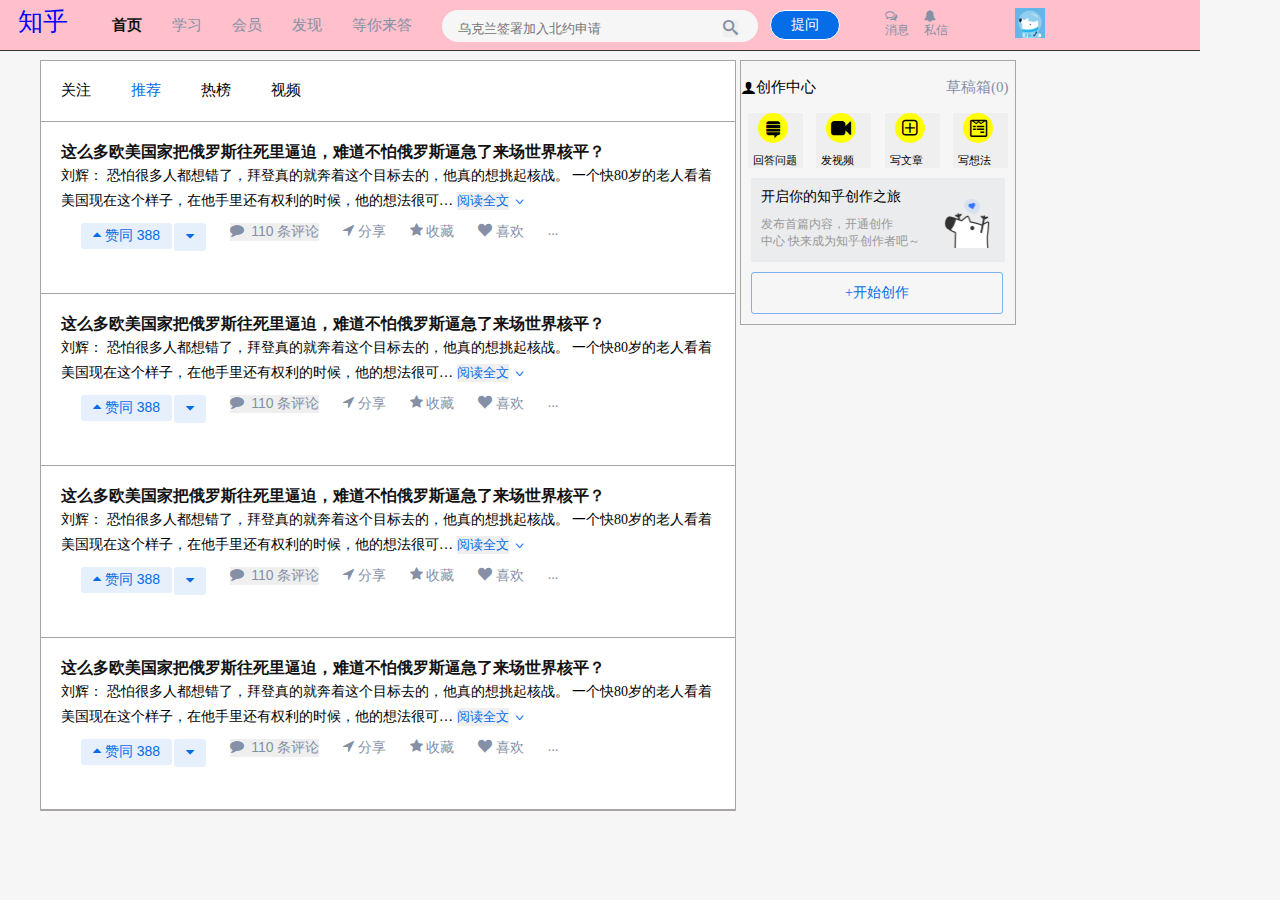
==== index.html @ b4368eea "提交" ====
<!DOCTYPE html>
<html lang="en">
<head>
    <meta charset="UTF-8">
    <meta http-equiv="X-UA-Compatible" content="IE=edge">
    <meta name="viewport" content="width=device-width, initial-scale=1.0">
    <link rel="shortcut icon" href="favicon.ico" type="image/x-icon" />
    <title>֪首页-知乎</title>
    <link rel="stylesheet" href="./fonts/style.css">
    <link rel="stylesheet" href="./css/index.css">
</head>
<body>
    <div id="root">
        <!-- 导航区 -->
        <header class="appHeader">
           <div>
            <a href="./index.html" aria-label="知乎" class="title">
              知乎
            </a>
            <ul class="banner">
            <li class="current"><a>首页</a></li>
            <li><a>学习</a></li>
            <li><a>会员</a></li>
            <li><a>发现</a></li>
            <li><a>等你来答</a></li>
            </ul>
            <div class="input">
                <input type="text" placeholder="乌克兰签署加入北约申请" class="search"> 
                <button><i class="icon-search" class="i_search"></i></button>
                
            </div>
            <div>
                <button aria-label="搜索" type="button" class="question"><span>提问</span></button>
            </div>
            <div class="user">
                <div class="user-news">
                    <span class="icon-comments-o"></span>
                    <span>消息</span>
                </div>
                <div class="user-message">
                    <span class="icon-bell"></span>
                    <span>私信</span>
                </div>
                <div class="user-head">
                   <img src="./imges/user-head.jpg" alt="" width="30" height="30">
                </div>
            </div>
           </div>
        </header>
        <div class="content">
        <div class="main">
            <!-- 内容导航栏 -->
            <div class="main-tabs">
                <ul>
                    <li><a>关注</a></li>
                    <li class="current1"><a>推荐</a></li>
                    <li><a>热榜</a></li>
                    <li><a>视频</a></li>
                </ul>
            </div>
            <div class="main-content">
                <div class="page">

               <div class="page-title">
                <a>
                    这么多欧美国家把俄罗斯往死里逼迫，难道不怕俄罗斯逼急了来场世界核平？ 
                </a>
               </div>
               <div class="page-content" >
                <a>
                    刘辉： 恐怕很多人都想错了，拜登真的就奔着这个目标去的，他真的想挑起核战。 一个快80岁的老人看着美国现在这个样子，在他手里还有权利的时候，他的想法很可…
                </a>
                <button>阅读全文</button>
                <span class="icon-ctrl"></span>
               </div>
               <div class="page-tabs">
                <div >
                 <button class="agree">
                    <span class="icon-caret-up"></span>
                    <span>赞同 388</span>
                 </button>
                 </div>
                 <div>
                 <button class="disagree">
                    <span class="icon-caret-down"></span>                   <span></span>
                 </button>
                 </div>
                 <div>
                 <button class="comment">
                    <span class="icon-comment"> </span>
                    <span>
                        110 条评论 
                    </span> 
                 </button> 
                 </div>
                 
                 <div class="share">
                    <span class="icon-location-arrow"></span>
                    <span>分享</span>
                 </div> 
                 <div class="store">
                    <span class="icon-star"></span>
                    <span>收藏</span>
                 </div> 
                 <div class="love">
                    <span class="icon-heart"></span>
                    <span>喜欢</span>
                 </div>
                 <div class="more">
                   
                    <span>...</span>
                 </div>
               </div>
               </div>
               <div class="page">

                <div class="page-title">
                 <a>
                     这么多欧美国家把俄罗斯往死里逼迫，难道不怕俄罗斯逼急了来场世界核平？ 
                 </a>
                </div>
                <div class="page-content" >
                 <a>
                     刘辉： 恐怕很多人都想错了，拜登真的就奔着这个目标去的，他真的想挑起核战。 一个快80岁的老人看着美国现在这个样子，在他手里还有权利的时候，他的想法很可…
                 </a>
                 <button>阅读全文</button>
                 <span class="icon-ctrl"></span>
                </div>
                <div class="page-tabs">
                 <div >
                  <button class="agree">
                     <span class="icon-caret-up"></span>
                     <span>赞同 388</span>
                  </button>
                  </div>
                  <div>
                  <button class="disagree">
                     <span class="icon-caret-down"></span>                   <span></span>
                  </button>
                  </div>
                  <div>
                  <button class="comment">
                     <span class="icon-comment"> </span>
                     <span>
                         110 条评论 
                     </span> 
                  </button> 
                  </div>
                  
                  <div class="share">
                     <span class="icon-location-arrow"></span>
                     <span>分享</span>
                  </div> 
                  <div class="store">
                     <span class="icon-star"></span>
                     <span>收藏</span>
                  </div> 
                  <div class="love">
                     <span class="icon-heart"></span>
                     <span>喜欢</span>
                  </div>
                  <div class="more">
                    
                     <span>...</span>
                  </div>
                </div>
                </div><div class="page">

                    <div class="page-title">
                     <a>
                         这么多欧美国家把俄罗斯往死里逼迫，难道不怕俄罗斯逼急了来场世界核平？ 
                     </a>
                    </div>
                    <div class="page-content" >
                     <a>
                         刘辉： 恐怕很多人都想错了，拜登真的就奔着这个目标去的，他真的想挑起核战。 一个快80岁的老人看着美国现在这个样子，在他手里还有权利的时候，他的想法很可…
                     </a>
                     <button>阅读全文</button>
                     <span class="icon-ctrl"></span>
                    </div>
                    <div class="page-tabs">
                     <div >
                      <button class="agree">
                         <span class="icon-caret-up"></span>
                         <span>赞同 388</span>
                      </button>
                      </div>
                      <div>
                      <button class="disagree">
                         <span class="icon-caret-down"></span>                   <span></span>
                      </button>
                      </div>
                      <div>
                      <button class="comment">
                         <span class="icon-comment"> </span>
                         <span>
                             110 条评论 
                         </span> 
                      </button> 
                      </div>
                      
                      <div class="share">
                         <span class="icon-location-arrow"></span>
                         <span>分享</span>
                      </div> 
                      <div class="store">
                         <span class="icon-star"></span>
                         <span>收藏</span>
                      </div> 
                      <div class="love">
                         <span class="icon-heart"></span>
                         <span>喜欢</span>
                      </div>
                      <div class="more">
                        
                         <span>...</span>
                      </div>
                    </div>
                    </div><div class="page">

                        <div class="page-title">
                         <a>
                             这么多欧美国家把俄罗斯往死里逼迫，难道不怕俄罗斯逼急了来场世界核平？ 
                         </a>
                        </div>
                        <div class="page-content" >
                         <a>
                             刘辉： 恐怕很多人都想错了，拜登真的就奔着这个目标去的，他真的想挑起核战。 一个快80岁的老人看着美国现在这个样子，在他手里还有权利的时候，他的想法很可…
                         </a>
                         <button>阅读全文</button>
                         <span class="icon-ctrl"></span>
                        </div>
                        <div class="page-tabs">
                         <div >
                          <button class="agree">
                             <span class="icon-caret-up"></span>
                             <span>赞同 388</span>
                          </button>
                          </div>
                          <div>
                          <button class="disagree">
                             <span class="icon-caret-down"></span>                   <span></span>
                          </button>
                          </div>
                          <div>
                          <button class="comment">
                             <span class="icon-comment"> </span>
                             <span>
                                 110 条评论 
                             </span> 
                          </button> 
                          </div>
                          
                          <div class="share">
                             <span class="icon-location-arrow"></span>
                             <span>分享</span>
                          </div> 
                          <div class="store">
                             <span class="icon-star"></span>
                             <span>收藏</span>
                          </div> 
                          <div class="love">
                             <span class="icon-heart"></span>
                             <span>喜欢</span>
                          </div>
                          <div class="more">
                            
                             <span>...</span>
                          </div>
                        </div>
                        </div>
            </div>
            
        </div> 
        <!-- 右边内容区 -->
        <div class="right-tab">
            <div class="creator">
              <div class="hang1">
                <span class="icon-user"></span>
                <div>创作中心</div>
                <div class="draft">草稿箱(0)</div>
              </div>
              <div class="hang2">
                <button type="button" class="but">
                    <span class="icon-stack-exchange item1"></span>
                    <span class="item2">回答问题</span>
                </button>
                <button type="button" class="but">
                    <span class="icon-video-camera item1"></span>
                    <span class="item2">发视频</span>
                </button>
                <button type="button" class="but">
                    <span class="icon-plus-square-o item1"></span>
                    <span class="item2">写文章</span>
                </button>
                <button type="button" class="but">
                    <span class="icon-wpforms item1"></span>
                    <span class="item2">写想法</span>
                </button>
              </div>
              <div class="hang3">
                <div class="item3">
                    <div class="item31"><span>开启你的知乎创作之旅</span></div>
                    <div class="item32"><span>发布首篇内容，开通创作<br>中心 快来成为知乎创作者吧～</span></div>
                    
                </div>
                <div class="item2">
                    <img src="./imges/kanshan.png" alt="" width="60" height="60">
                </div>
              </div>
              <div class="hang4">
                +开始创作
              </div>
            </div>
            <div class="recommend"></div>
            <div class="labs"></div>
            <div class="center"></div>
            <div class="explain"></div>
        </div>
        </div>
    </div>
</body>
</html>
---- fonts/style.css ----
@font-face {
  font-family: 'icomoon';
  src:  url('fonts/icomoon.eot?fsyz65');
  src:  url('fonts/icomoon.eot?fsyz65#iefix') format('embedded-opentype'),
    url('fonts/icomoon.ttf?fsyz65') format('truetype'),
    url('fonts/icomoon.woff?fsyz65') format('woff'),
    url('fonts/icomoon.svg?fsyz65#icomoon') format('svg');
  font-weight: normal;
  font-style: normal;
  font-display: block;
}

[class^="icon-"], [class*=" icon-"] {
  /* use !important to prevent issues with browser extensions that change fonts */
  font-family: 'icomoon' !important;
  speak: never;
  font-style: normal;
  font-weight: normal;
  font-variant: normal;
  text-transform: none;
  line-height: 1;

  /* Better Font Rendering =========== */
  -webkit-font-smoothing: antialiased;
  -moz-osx-font-smoothing: grayscale;
}

.icon-star:before {
  content: "\f005";
}
.icon-video-camera:before {
  content: "\f03d";
}
.icon-comment:before {
  content: "\f075";
}
.icon-caret-down:before {
  content: "\f0d7";
}
.icon-caret-up:before {
  content: "\f0d8";
}
.icon-comments-o:before {
  content: "\f0e6";
}
.icon-bell:before {
  content: "\f0f3";
}
.icon-location-arrow:before {
  content: "\f124";
}
.icon-stack-exchange:before {
  content: "\f18d";
}
.icon-plus-square-o:before {
  content: "\f196";
}
.icon-wpforms:before {
  content: "\f298";
}
.icon-ctrl:before {
  content: "\ea50";
}
.icon-user:before {
  content: "\e971";
}
.icon-search:before {
  content: "\e986";
}
.icon-heart:before {
  content: "\e9da";
}
---- css/index.css ----
body {
  font-size: 15px;
  background-color: #f6f6f6;
}
@font-face {
  font-family: 'icomoon';
  src: url('fonts/icomoon.eot?bgu2nq');
  src: url('fonts/icomoon.eot?bgu2nq#iefix') format('embedded-opentype'), url('fonts/icomoon.ttf?bgu2nq') format('truetype'), url('fonts/icomoon.woff?bgu2nq') format('woff'), url('fonts/icomoon.svg?bgu2nq#icomoon') format('svg');
  font-weight: normal;
  font-style: normal;
  font-display: block;
}
* {
  margin: 0;
  padding: 0;
}
header {
  display: block;
}
a {
  color: inherit;
  text-decoration: none;
  cursor: pointer;
}
li {
  list-style-type: none;
  float: left;
}
.appHeader {
  position: absolute;
  top: 0;
  z-index: 100;
  min-width: 1200px;
  width: 1200px;
  overflow: hidden;
  background: pink;
  width: 52px;
  border-bottom: 1px solid #333;
}
.title {
  float: left;
  display: block;
  width: 64px;
  height: 30px;
  color: blue;
  font-size: 25px;
  padding-left: 18px;
  padding-top: 5px;
  padding-bottom: 8px;
}
.banner {
  float: left;
  padding: 0px 15px;
}
.banner li {
  padding: 14px 15px;
  color: #8590a6;
  font-size: 15px;
  line-height: 22px;
  text-align: center;
}
.banner li :hover {
  color: #444;
}
.banner .current {
  color: #121212;
  font-weight: bold;
}
.input {
  float: left;
  width: 300px;
  height: 32px;
  background-color: #f6f6f6;
  padding-left: 16px;
  border-radius: 999px;
  margin-top: 10px;
}
.input i {
  font-size: 15px;
  color: #8590a6;
}
.input .search {
  margin-top: 8px;
  line-height: 22px;
  display: inline-block;
  vertical-align: middle;
  border: none;
  outline: none;
  background-color: #f6f6f6;
}
.input button {
  margin-top: 10px;
  float: right;
  margin-right: 20px;
  border: none;
}
.question {
  float: left;
  color: #fff;
  background-color: #056de8;
  font-size: 14px;
  border-radius: 999px;
  margin-left: 12px;
  margin-top: 10px;
  width: 70px;
  text-align: center;
  cursor: pointer;
  border: 1px solid;
  padding: 5px 14px;
}
.user {
  float: left;
  position: relative;
  width: 270px;
}
.user .user-news {
  float: left;
  margin-top: 10px;
  margin-left: 45px;
}
.user .user-news span {
  cursor: pointer;
  display: block;
  color: #8590a6;
  font-size: 12px;
}
.user .user-message {
  margin-top: 10px;
  padding-left: 15px;
  float: left;
}
.user .user-message span {
  cursor: pointer;
  display: block;
  color: #8590a6;
  font-size: 12px;
}
.user .user-head {
  cursor: pointer;
  float: left;
  position: absolute;
  top: 8px;
  right: 65px;
}
.content {
  position: absolute;
  top: 50px;
  background-color: white;
  margin-top: 10px;
  margin-left: 40px;
}
.main {
  width: 694px;
  float: left;
  border: 1px solid #aaa5a5;
  height: 100%;
}
.main .main-tabs {
  position: relative;
  height: 60px;
  border-bottom: 1px solid #aaa5a5;
}
.main .main-tabs li {
  display: block;
  margin: 20px 20px;
  font-size: 15px;
}
.main .main-tabs .current1 {
  color: #056de8;
}
.main-content {
  float: left;
}
.main-content .page {
  padding: 20px;
  border-bottom: 1px solid #aaa5a5;
}
.main-content .page .page-title {
  font-size: 16px;
  color: #121212;
  font-weight: bold;
}
.main-content .page .page-content {
  line-height: 25px;
  font-size: 14px;
}
.main-content .page .page-content button {
  cursor: pointer;
  border: none;
  color: #056de8;
}
.main-content .page .page-content span {
  color: #056de8;
  cursor: pointer;
  font-size: 15px;
}
.main-content .page .page-tabs {
  position: relative;
  height: 40px;
  margin: 10px 20px;
}
.main-content .page .page-tabs div {
  float: left;
}
.main-content .page .page-tabs button {
  border: none;
}
.main-content .page .page-tabs .agree {
  padding: 4px 12px;
  background: rgba(5, 109, 232, 0.1);
  color: #056de8;
  font-size: 14px;
  border-radius: 3px;
  cursor: pointer;
}
.main-content .page .page-tabs .disagree {
  margin-left: 2px;
  background: rgba(5, 109, 232, 0.1);
  color: #056de8;
  font-size: 14px;
  padding: 6px 12px;
  border-radius: 3px;
  cursor: pointer;
}
.main-content .page .page-tabs .comment {
  margin-left: 24px;
  font-size: 14px;
  color: #8590a6;
  cursor: pointer;
}
.main-content .page .page-tabs .share,
.main-content .page .page-tabs .store,
.main-content .page .page-tabs .love,
.main-content .page .page-tabs .more {
  margin-left: 24px;
  font-size: 14px;
  color: #8590a6;
  cursor: pointer;
}
.right-tab {
  position: absolute;
  top: 0px;
  left: 700px;
  overflow: hidden;
}
.right-tab .creator {
  width: 274px;
  border: 1px solid #aaa5a5;
}
.right-tab .creator .hang1 {
  height: 52px;
  display: flex;
  justify-content: flex-start;
  align-items: center;
}
.right-tab .creator .hang1 .draft {
  margin-left: 130px;
  color: #8590a6;
}
.right-tab .creator .hang2 {
  display: flex;
  justify-content: space-around;
}
.right-tab .creator .hang2 .but {
  border: none;
  width: 55px;
}
.right-tab .creator .hang2 .but .item1 {
  margin-left: 10px;
  margin-bottom: 10px;
  line-height: 30px;
  border-radius: 15px;
  display: block;
  width: 30px;
  height: 30px;
  font-size: 20px;
  background-color: yellow;
}
.right-tab .creator .hang2 .but .item2 {
  margin-left: 5px;
  float: left;
  font-size: 11px;
}
.right-tab .creator .hang3 {
  display: flex;
  justify-content: space-between;
  background: rgba(133, 144, 166, 0.1);
  margin: 10px;
}
.right-tab .creator .hang3 .item3 .item31 {
  margin: 10px;
  font-size: 14px;
}
.right-tab .creator .hang3 .item3 .item32 {
  margin-left: 10px;
  margin-bottom: 10px;
  font-size: 12px;
  color: #999999;
}
.right-tab .creator .hang3 .item2 {
  margin: 10px;
}
.right-tab .creator .hang4 {
  margin-left: 10px;
  margin-bottom: 10px;
  border-radius: 3px;
  width: 250px;
  height: 40px;
  border: 1px solid rgba(5, 109, 232, 0.5);
  color: #056de8;
  font-size: 14px;
  line-height: 40px;
  text-align: center;
}
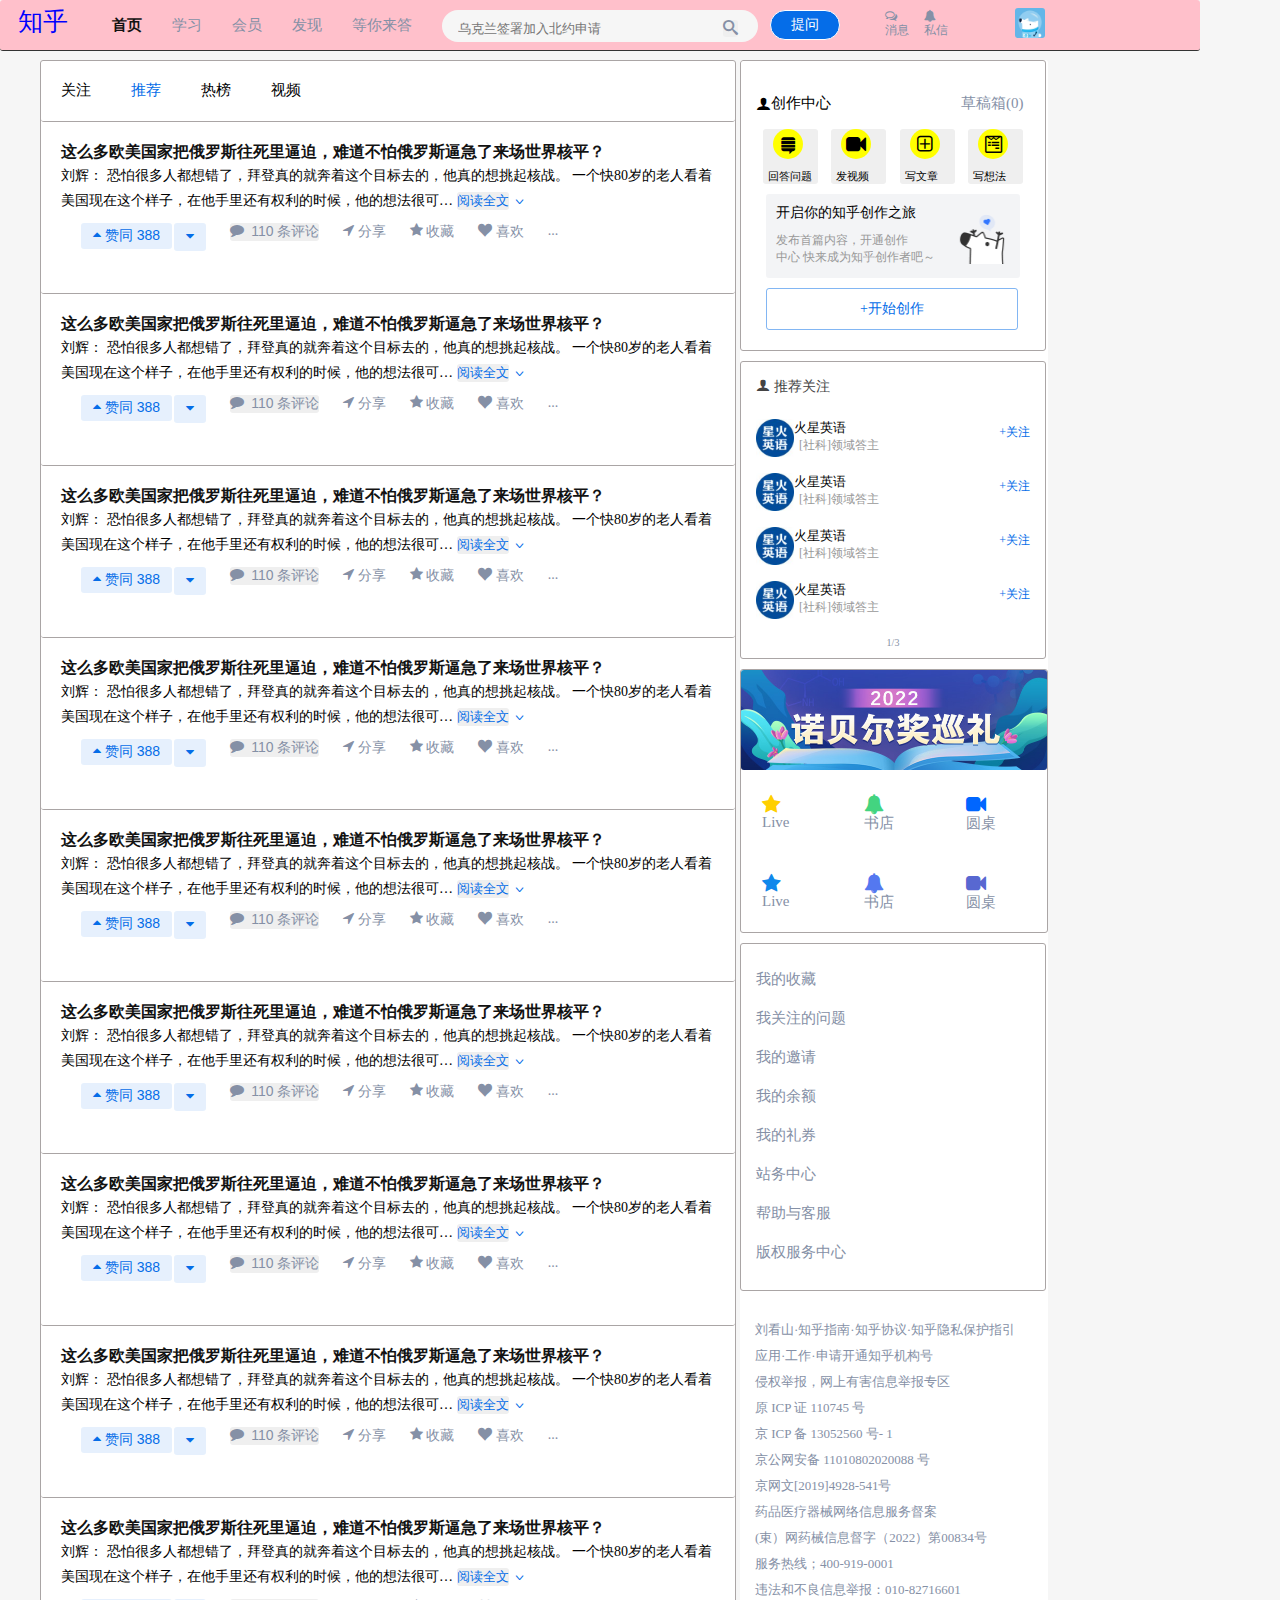
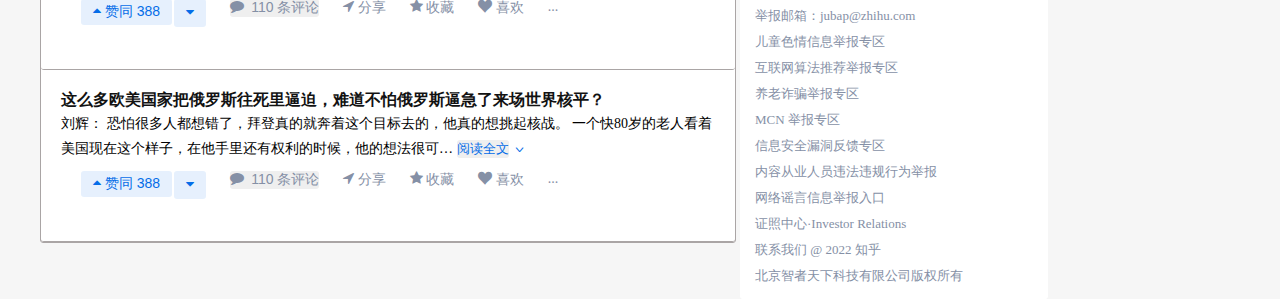
==== commit 4904f4f2: "提交" ====
--- a/index.html
+++ b/index.html
@@ -8,6 +8,8 @@
     <title>֪首页-知乎</title>
     <link rel="stylesheet" href="./fonts/style.css">
     <link rel="stylesheet" href="./css/index.css">
+    <link rel="stylesheet" href="./css/modal.css">
+    <script type="text/javascript" src="./js/index.js"></script>
 </head>
 <body>
     <div id="root">
@@ -26,7 +28,7 @@
             </ul>
             <div class="input">
                 <input type="text" placeholder="乌克兰签署加入北约申请" class="search"> 
-                <button><i class="icon-search" class="i_search"></i></button>
+                <button type="button"><i class="icon-search" class="i_search"></i></button>
                 
             </div>
             <div>
@@ -269,6 +271,321 @@
                           </div>
                         </div>
                         </div>
+                        <div class="page">
+
+                            <div class="page-title">
+                             <a>
+                                 这么多欧美国家把俄罗斯往死里逼迫，难道不怕俄罗斯逼急了来场世界核平？ 
+                             </a>
+                            </div>
+                            <div class="page-content" >
+                             <a>
+                                 刘辉： 恐怕很多人都想错了，拜登真的就奔着这个目标去的，他真的想挑起核战。 一个快80岁的老人看着美国现在这个样子，在他手里还有权利的时候，他的想法很可…
+                             </a>
+                             <button>阅读全文</button>
+                             <span class="icon-ctrl"></span>
+                            </div>
+                            <div class="page-tabs">
+                             <div >
+                              <button class="agree">
+                                 <span class="icon-caret-up"></span>
+                                 <span>赞同 388</span>
+                              </button>
+                              </div>
+                              <div>
+                              <button class="disagree">
+                                 <span class="icon-caret-down"></span>                   <span></span>
+                              </button>
+                              </div>
+                              <div>
+                              <button class="comment">
+                                 <span class="icon-comment"> </span>
+                                 <span>
+                                     110 条评论 
+                                 </span> 
+                              </button> 
+                              </div>
+                              
+                              <div class="share">
+                                 <span class="icon-location-arrow"></span>
+                                 <span>分享</span>
+                              </div> 
+                              <div class="store">
+                                 <span class="icon-star"></span>
+                                 <span>收藏</span>
+                              </div> 
+                              <div class="love">
+                                 <span class="icon-heart"></span>
+                                 <span>喜欢</span>
+                              </div>
+                              <div class="more">
+                                
+                                 <span>...</span>
+                              </div>
+                            </div>
+                            </div><div class="page">
+
+                                <div class="page-title">
+                                 <a>
+                                     这么多欧美国家把俄罗斯往死里逼迫，难道不怕俄罗斯逼急了来场世界核平？ 
+                                 </a>
+                                </div>
+                                <div class="page-content" >
+                                 <a>
+                                     刘辉： 恐怕很多人都想错了，拜登真的就奔着这个目标去的，他真的想挑起核战。 一个快80岁的老人看着美国现在这个样子，在他手里还有权利的时候，他的想法很可…
+                                 </a>
+                                 <button>阅读全文</button>
+                                 <span class="icon-ctrl"></span>
+                                </div>
+                                <div class="page-tabs">
+                                 <div >
+                                  <button class="agree">
+                                     <span class="icon-caret-up"></span>
+                                     <span>赞同 388</span>
+                                  </button>
+                                  </div>
+                                  <div>
+                                  <button class="disagree">
+                                     <span class="icon-caret-down"></span>                   <span></span>
+                                  </button>
+                                  </div>
+                                  <div>
+                                  <button class="comment">
+                                     <span class="icon-comment"> </span>
+                                     <span>
+                                         110 条评论 
+                                     </span> 
+                                  </button> 
+                                  </div>
+                                  
+                                  <div class="share">
+                                     <span class="icon-location-arrow"></span>
+                                     <span>分享</span>
+                                  </div> 
+                                  <div class="store">
+                                     <span class="icon-star"></span>
+                                     <span>收藏</span>
+                                  </div> 
+                                  <div class="love">
+                                     <span class="icon-heart"></span>
+                                     <span>喜欢</span>
+                                  </div>
+                                  <div class="more">
+                                    
+                                     <span>...</span>
+                                  </div>
+                                </div>
+                                </div><div class="page">
+
+                                    <div class="page-title">
+                                     <a>
+                                         这么多欧美国家把俄罗斯往死里逼迫，难道不怕俄罗斯逼急了来场世界核平？ 
+                                     </a>
+                                    </div>
+                                    <div class="page-content" >
+                                     <a>
+                                         刘辉： 恐怕很多人都想错了，拜登真的就奔着这个目标去的，他真的想挑起核战。 一个快80岁的老人看着美国现在这个样子，在他手里还有权利的时候，他的想法很可…
+                                     </a>
+                                     <button>阅读全文</button>
+                                     <span class="icon-ctrl"></span>
+                                    </div>
+                                    <div class="page-tabs">
+                                     <div >
+                                      <button class="agree">
+                                         <span class="icon-caret-up"></span>
+                                         <span>赞同 388</span>
+                                      </button>
+                                      </div>
+                                      <div>
+                                      <button class="disagree">
+                                         <span class="icon-caret-down"></span>                   <span></span>
+                                      </button>
+                                      </div>
+                                      <div>
+                                      <button class="comment">
+                                         <span class="icon-comment"> </span>
+                                         <span>
+                                             110 条评论 
+                                         </span> 
+                                      </button> 
+                                      </div>
+                                      
+                                      <div class="share">
+                                         <span class="icon-location-arrow"></span>
+                                         <span>分享</span>
+                                      </div> 
+                                      <div class="store">
+                                         <span class="icon-star"></span>
+                                         <span>收藏</span>
+                                      </div> 
+                                      <div class="love">
+                                         <span class="icon-heart"></span>
+                                         <span>喜欢</span>
+                                      </div>
+                                      <div class="more">
+                                        
+                                         <span>...</span>
+                                      </div>
+                                    </div>
+                                    </div><div class="page">
+
+                                        <div class="page-title">
+                                         <a>
+                                             这么多欧美国家把俄罗斯往死里逼迫，难道不怕俄罗斯逼急了来场世界核平？ 
+                                         </a>
+                                        </div>
+                                        <div class="page-content" >
+                                         <a>
+                                             刘辉： 恐怕很多人都想错了，拜登真的就奔着这个目标去的，他真的想挑起核战。 一个快80岁的老人看着美国现在这个样子，在他手里还有权利的时候，他的想法很可…
+                                         </a>
+                                         <button>阅读全文</button>
+                                         <span class="icon-ctrl"></span>
+                                        </div>
+                                        <div class="page-tabs">
+                                         <div >
+                                          <button class="agree">
+                                             <span class="icon-caret-up"></span>
+                                             <span>赞同 388</span>
+                                          </button>
+                                          </div>
+                                          <div>
+                                          <button class="disagree">
+                                             <span class="icon-caret-down"></span>                   <span></span>
+                                          </button>
+                                          </div>
+                                          <div>
+                                          <button class="comment">
+                                             <span class="icon-comment"> </span>
+                                             <span>
+                                                 110 条评论 
+                                             </span> 
+                                          </button> 
+                                          </div>
+                                          
+                                          <div class="share">
+                                             <span class="icon-location-arrow"></span>
+                                             <span>分享</span>
+                                          </div> 
+                                          <div class="store">
+                                             <span class="icon-star"></span>
+                                             <span>收藏</span>
+                                          </div> 
+                                          <div class="love">
+                                             <span class="icon-heart"></span>
+                                             <span>喜欢</span>
+                                          </div>
+                                          <div class="more">
+                                            
+                                             <span>...</span>
+                                          </div>
+                                        </div>
+                                        </div>
+                                        <div class="page">
+
+                                            <div class="page-title">
+                                             <a>
+                                                 这么多欧美国家把俄罗斯往死里逼迫，难道不怕俄罗斯逼急了来场世界核平？ 
+                                             </a>
+                                            </div>
+                                            <div class="page-content" >
+                                             <a>
+                                                 刘辉： 恐怕很多人都想错了，拜登真的就奔着这个目标去的，他真的想挑起核战。 一个快80岁的老人看着美国现在这个样子，在他手里还有权利的时候，他的想法很可…
+                                             </a>
+                                             <button>阅读全文</button>
+                                             <span class="icon-ctrl"></span>
+                                            </div>
+                                            <div class="page-tabs">
+                                             <div >
+                                              <button class="agree">
+                                                 <span class="icon-caret-up"></span>
+                                                 <span>赞同 388</span>
+                                              </button>
+                                              </div>
+                                              <div>
+                                              <button class="disagree">
+                                                 <span class="icon-caret-down"></span>                   <span></span>
+                                              </button>
+                                              </div>
+                                              <div>
+                                              <button class="comment">
+                                                 <span class="icon-comment"> </span>
+                                                 <span>
+                                                     110 条评论 
+                                                 </span> 
+                                              </button> 
+                                              </div>
+                                              
+                                              <div class="share">
+                                                 <span class="icon-location-arrow"></span>
+                                                 <span>分享</span>
+                                              </div> 
+                                              <div class="store">
+                                                 <span class="icon-star"></span>
+                                                 <span>收藏</span>
+                                              </div> 
+                                              <div class="love">
+                                                 <span class="icon-heart"></span>
+                                                 <span>喜欢</span>
+                                              </div>
+                                              <div class="more">
+                                                
+                                                 <span>...</span>
+                                              </div>
+                                            </div>
+                                            </div>
+                                            <div class="page">
+
+                                                <div class="page-title">
+                                                 <a>
+                                                     这么多欧美国家把俄罗斯往死里逼迫，难道不怕俄罗斯逼急了来场世界核平？ 
+                                                 </a>
+                                                </div>
+                                                <div class="page-content" >
+                                                 <a>
+                                                     刘辉： 恐怕很多人都想错了，拜登真的就奔着这个目标去的，他真的想挑起核战。 一个快80岁的老人看着美国现在这个样子，在他手里还有权利的时候，他的想法很可…
+                                                 </a>
+                                                 <button>阅读全文</button>
+                                                 <span class="icon-ctrl"></span>
+                                                </div>
+                                                <div class="page-tabs">
+                                                 <div >
+                                                  <button class="agree">
+                                                     <span class="icon-caret-up"></span>
+                                                     <span>赞同 388</span>
+                                                  </button>
+                                                  </div>
+                                                  <div>
+                                                  <button class="disagree">
+                                                     <span class="icon-caret-down"></span>                   <span></span>
+                                                  </button>
+                                                  </div>
+                                                  <div>
+                                                  <button class="comment">
+                                                     <span class="icon-comment"> </span>
+                                                     <span>
+                                                         110 条评论 
+                                                     </span> 
+                                                  </button> 
+                                                  </div>
+                                                  
+                                                  <div class="share">
+                                                     <span class="icon-location-arrow"></span>
+                                                     <span>分享</span>
+                                                  </div> 
+                                                  <div class="store">
+                                                     <span class="icon-star"></span>
+                                                     <span>收藏</span>
+                                                  </div> 
+                                                  <div class="love">
+                                                     <span class="icon-heart"></span>
+                                                     <span>喜欢</span>
+                                                  </div>
+                                                  <div class="more">
+                                                    
+                                                     <span>...</span>
+                                                  </div>
+                                                </div>
+                                                </div>
             </div>
             
         </div> 
@@ -312,12 +629,186 @@
                 +开始创作
               </div>
             </div>
-            <div class="recommend"></div>
-            <div class="labs"></div>
-            <div class="center"></div>
-            <div class="explain"></div>
+            <div class="recommend">
+                <div class="re-item1">
+                    <span class="icon-user"></span>
+                    推荐关注
+                </div>
+                <div class="re-user">
+                    <div>
+                    <span>
+                        <a>
+                            <img src="./imges/v2.jpg" alt="" width="38" height="38">
+                        </a>
+                    </span>
+                    </div>
+                    <div class="re-word">
+                    <div>
+                    <div class="re-item2">火星英语</div>
+                    <div class="re-item3">[社科]领域答主</div>
+                    </div>
+                    <div class="re-item4">+关注</div>
+                    </div>
+
+                </div>
+                <div class="re-user">
+                    <div>
+                    <span>
+                        <a>
+                            <img src="./imges/v2.jpg" alt="" width="38" height="38">
+                        </a>
+                    </span>
+                    </div>
+                    <div class="re-word">
+                    <div>
+                    <div class="re-item2">火星英语</div>
+                    <div class="re-item3">[社科]领域答主</div>
+                    </div>
+                    <div class="re-item4">+关注</div>
+                    </div>
+
+                </div>
+                <div class="re-user">
+                    <div>
+                    <span>
+                        <a>
+                            <img src="./imges/v2.jpg" alt="" width="38" height="38">
+                        </a>
+                    </span>
+                    </div>
+                    <div class="re-word">
+                    <div>
+                    <div class="re-item2">火星英语</div>
+                    <div class="re-item3">[社科]领域答主</div>
+                    </div>
+                    <div class="re-item4">+关注</div>
+                    </div>
+
+                </div>
+                <div class="re-user">
+                    <div>
+                    <span>
+                        <a>
+                            <img src="./imges/v2.jpg" alt="" width="38" height="38">
+                        </a>
+                    </span>
+                    </div>
+                    <div class="re-word">
+                    <div>
+                    <div class="re-item2">火星英语</div>
+                    <div class="re-item3">[社科]领域答主</div>
+                    </div>
+                    <div class="re-item4">+关注</div>
+                    </div>
+
+                </div>
+                <div class="re-bottom">1/3</div>
+            </div>
+            <div class="labs">
+                <div>
+                    <img src="./imges/v1.webp" alt="" width="306" height="100">
+                </div>
+                <ul class="labs-item1">
+                    <li class="labs-item2">
+                        <span class="icon-star"></span>
+                        <span>Live</span>
+                    </li>
+                    <li>
+                        <span class="icon-bell"></span>
+                        <span>书店</span>
+
+                    </li>
+                    <li>
+                        <span class="icon-video-camera"></span>
+                        <span>圆桌</span>
+                    </li>
+                    <li>
+                        <span class="icon-star"></span>
+                        <span>Live</span>
+                    </li>
+                    <li>
+                        <span class="icon-bell"></span>
+                        <span>书店</span>
+
+                    </li>
+                    <li>
+                        <span class="icon-video-camera"></span>
+                        <span>圆桌</span>
+                    </li>
+                </ul>
+              
+            </div>
+            <div class="center">
+                
+                <ul>
+                    <li>我的收藏</li>
+                    <li>我关注的问题</li>
+                    <li>我的邀请</li>
+                    <li>我的余额</li>
+                    <li>我的礼券</li>
+                    <li>站务中心</li>
+                    <li>帮助与客服</li>
+                    <li>版权服务中心</li>
+                </ul>
+                
+            </div>
+            <div class="explain">
+                刘看山·知乎指南·知乎协议·知乎隐私保护指引<br>
+应用·工作·申请开通知乎机构号<br>
+侵权举报，网上有害信息举报专区<br>
+原 ICP 证 110745 号<br>
+京 ICP 备 13052560 号- 1<br>
+京公网安备 11010802020088 号<br>
+京网文[2019]4928-541号<br>
+药品医疗器械网络信息服务督案<br>
+(束）网药械信息督字（2022）第00834号<br>
+服务热线；400-919-0001<br>
+违法和不良信息举报：010-82716601<br>
+举报邮箱：jubap@zhihu.com<br>
+儿童色情信息举报专区<br>
+互联网算法推荐举报专区<br>
+养老诈骗举报专区<br>
+MCN 举报专区<br>
+信息安全漏洞反馈专区<br>
+内容从业人员违法违规行为举报<br>
+网络谣言信息举报入口<br>
+证照中心·Investor Relations<br>
+联系我们 @ 2022 知乎<br>
+北京智者天下科技有限公司版权所有<br>
+
+            </div>
         </div>
         </div>
     </div>
+  <div id="modal">
+    
+    <div class="modal-content">
+        <div class="modal-item1">添加收藏</div>
+        <div class="modal-item2">你可以创建多个收藏夹，将答案分类收藏</div>
+        <div class="modal-item3">创建收藏夹</div>
+        <div class="modal-item4">取消</div>
+    </div>
+    <span class="close">X</span>
+    
+  </div>  
+  <div class="user-tab">
+    
+    <div class="ut-item1">
+        <span class="icon-user"></span>
+        <span>我的主页</span>
+    </div>
+    <div class="ut-item2">
+        <span class="icon-heart"></span>
+        <span>无障碍</span>
+    </div>
+    <div class="ut-item3">
+        <span class="icon-cog"></span>
+        <span>设置</span>
+    </div>
+    <div class="ut-item4">
+        <span class="icon-switch"></span>
+        <span><a href="./signin.html">退出</a></span>
+    </div>
+  </div>
 </body>
 </html>--- a/fonts/style.css
+++ b/fonts/style.css
@@ -1,10 +1,10 @@
 @font-face {
   font-family: 'icomoon';
-  src:  url('fonts/icomoon.eot?fsyz65');
-  src:  url('fonts/icomoon.eot?fsyz65#iefix') format('embedded-opentype'),
-    url('fonts/icomoon.ttf?fsyz65') format('truetype'),
-    url('fonts/icomoon.woff?fsyz65') format('woff'),
-    url('fonts/icomoon.svg?fsyz65#icomoon') format('svg');
+  src:  url('fonts/icomoon.eot?wojcgm');
+  src:  url('fonts/icomoon.eot?wojcgm#iefix') format('embedded-opentype'),
+    url('fonts/icomoon.ttf?wojcgm') format('truetype'),
+    url('fonts/icomoon.woff?wojcgm') format('woff'),
+    url('fonts/icomoon.svg?wojcgm#icomoon') format('svg');
   font-weight: normal;
   font-style: normal;
   font-display: block;
@@ -25,6 +25,43 @@
   -moz-osx-font-smoothing: grayscale;
 }
 
+.icon-pencil:before {
+  content: "\e905";
+}
+.icon-book:before {
+  content: "\e91f";
+}
+.icon-cog:before {
+  content: "\e994";
+}
+.icon-power:before {
+  content: "\e9b5";
+}
+.icon-switch:before {
+  content: "\e9b6";
+}
+.icon-sina-weibo:before {
+  content: "\ea9a";
+}
+.icon-user:before {
+  content: "\e971";
+}
+.icon-search:before {
+  content: "\e986";
+}
+.icon-heart:before {
+  content: "\e9da";
+}
+.icon-ctrl:before {
+  content: "\ea50";
+}
+.icon-wechat:before {
+  content: "\e901";
+  color: #7bb32e;
+}
+.icon-credit-card:before {
+  content: "\e900";
+}
 .icon-star:before {
   content: "\f005";
 }
@@ -55,18 +92,9 @@
 .icon-plus-square-o:before {
   content: "\f196";
 }
+.icon-qq:before {
+  content: "\f1d6";
+}
 .icon-wpforms:before {
   content: "\f298";
 }
-.icon-ctrl:before {
-  content: "\ea50";
-}
-.icon-user:before {
-  content: "\e971";
-}
-.icon-search:before {
-  content: "\e986";
-}
-.icon-heart:before {
-  content: "\e9da";
-}
--- a/css/index.css
+++ b/css/index.css
@@ -13,6 +13,7 @@
 * {
   margin: 0;
   padding: 0;
+  border-radius: 3px;
 }
 header {
   display: block;
@@ -241,11 +242,13 @@
   position: absolute;
   top: 0px;
   left: 700px;
+  background: white;
   overflow: hidden;
 }
 .right-tab .creator {
   width: 274px;
   border: 1px solid #aaa5a5;
+  padding: 16px 15px 10px;
 }
 .right-tab .creator .hang1 {
   height: 52px;
@@ -312,3 +315,124 @@
   line-height: 40px;
   text-align: center;
 }
+.right-tab .recommend {
+  margin-top: 10px;
+  width: 274px;
+  border: 1px solid #aaa5a5;
+  padding: 16px 15px 10px;
+}
+.right-tab .recommend .re-item1 {
+  box-sizing: border-box;
+  margin: 0px 0px 23px;
+  min-width: 0px;
+  -webkit-box-align: center;
+  align-items: center;
+  color: #444444;
+  font-weight: 500;
+  font-size: 14px;
+}
+.right-tab .recommend .re-user {
+  margin-bottom: 12px;
+  display: flex;
+  justify-content: flex-start;
+}
+.right-tab .recommend .re-user .re-word {
+  width: 250px;
+  display: flex;
+  justify-content: space-between;
+}
+.right-tab .recommend .re-user .re-word .re-item2 {
+  width: 100px;
+  font-size: 13px;
+  font-weight: normal;
+}
+.right-tab .recommend .re-user .re-word .re-item3 {
+  width: 100px;
+  box-sizing: border-box;
+  margin-left: 5px;
+  min-width: 0px;
+  font-size: 12px;
+  color: #999999;
+  display: -webkit-box;
+  text-overflow: ellipsis;
+  overflow: hidden;
+  -webkit-box-orient: vertical;
+  -webkit-line-clamp: 1;
+}
+.right-tab .recommend .re-user .re-word .re-item4 {
+  font-size: 12px;
+  color: #056de8;
+  margin-top: 5px;
+}
+.right-tab .recommend .re-bottom {
+  text-align: center;
+  font-size: 10px;
+  padding-top: 2px;
+  color: #8590a6;
+}
+.right-tab .labs {
+  margin-top: 10px;
+  width: 306px;
+  border: 1px solid #aaa5a5;
+}
+.right-tab .labs .labs-item1 {
+  display: flex;
+  justify-content: space-around;
+  flex-wrap: wrap;
+}
+.right-tab .labs .labs-item1 li {
+  margin: 20px;
+  width: 60px;
+}
+.right-tab .labs .labs-item1 span:nth-child(1) {
+  display: block;
+  font-size: 20px;
+}
+.right-tab .labs .labs-item1 span:nth-child(2) {
+  display: block;
+  color: #8590a6;
+  font-size: 15px;
+}
+.right-tab .labs .labs-item1 li:nth-child(1) {
+  color: #ffcf00;
+}
+.right-tab .labs .labs-item1 li:nth-child(2) {
+  color: #43d480;
+}
+.right-tab .labs .labs-item1 li:nth-child(3) {
+  color: #0066ff;
+}
+.right-tab .labs .labs-item1 li:nth-child(4) {
+  color: #0f88eb;
+}
+.right-tab .labs .labs-item1 li:nth-child(5) {
+  color: #5478f0;
+}
+.right-tab .labs .labs-item1 li:nth-child(6) {
+  color: #5868d1;
+}
+.right-tab .center {
+  margin-top: 10px;
+  width: 274px;
+  border: 1px solid #aaa5a5;
+  padding: 16px 15px 10px;
+  height: 320px;
+}
+.right-tab .center ul {
+  display: flex;
+  flex-wrap: wrap;
+}
+.right-tab .center ul li {
+  width: 270px;
+  display: block;
+  color: #8590a6;
+  margin: 10px 0px;
+}
+.right-tab .explain {
+  margin-top: 10px;
+  width: 274px;
+  padding: 16px 15px 10px;
+  font-size: 13px;
+  line-height: 2;
+  color: #8590a6;
+}
--- a/css/modal.css
+++ b/css/modal.css
@@ -0,0 +1,132 @@
+* {
+  padding: 0px;
+  margin: 0px;
+}
+/* 弹窗背景 */
+#modal {
+  display: none;
+  width: 100%;
+  height: 100%;
+  /* 默认隐藏 */
+  /* display: none; */
+  /* 固定定位 */
+  position: fixed;
+  /* 设置在顶层 */
+  z-index: 1000;
+  /* 设置位置 */
+  left: 0;
+  top: 0;
+  overflow: auto;
+  background-color: rgba(0, 0, 0, 0.4);
+}
+/* 弹窗内容 */
+.modal-content {
+  position: relative;
+  background-color: #fff;
+  margin: 10% auto;
+  border: 1px solid #888;
+  width: 536px;
+  height: 300px;
+  z-index: 1001;
+}
+.modal-content .modal-item1 {
+  margin-top: 40px;
+  font-size: 24px;
+  font-weight: 500;
+  color: #121212;
+  text-align: center;
+}
+.modal-content .modal-item2 {
+  padding: 0 38px;
+  margin-top: 4px;
+  font-size: 14px;
+  line-height: 1.5;
+  color: #8590a6;
+  text-align: center;
+}
+.modal-content .modal-item3 {
+  width: 220px;
+  margin-top: 30px;
+  margin-right: auto;
+  margin-left: auto;
+  color: #fff;
+  padding: 0 16px;
+  font-size: 14px;
+  line-height: 32px;
+  text-align: center;
+  cursor: pointer;
+  background: none;
+  border: 1px solid;
+  border-radius: 3px;
+  background-color: #056de8;
+}
+.modal-content .modal-item3:hover {
+  background-color: #0461cf;
+}
+.modal-content .modal-item4 {
+  margin-right: auto;
+  margin-left: auto;
+  width: 220px;
+  padding: 0 16px;
+  margin-top: 28px;
+  color: #8590a6;
+  font-size: 14px;
+  line-height: 32px;
+  text-align: center;
+  cursor: pointer;
+  background: none;
+  border: 1px solid;
+  border-radius: 3px;
+}
+/* 关闭按钮 */
+.close {
+  display: block;
+  position: absolute;
+  top: 20%;
+  left: 85%;
+  color: #aaa;
+  float: left;
+  font-size: 28px;
+  font-weight: bold;
+}
+/* 设置关闭按钮的鼠标指针 */
+.close:hover,
+.close:focus {
+  color: black;
+  text-decoration: none;
+  cursor: pointer;
+}
+.user-tab {
+  display: none;
+  position: absolute;
+  z-index: 999;
+  top: 50px;
+  left: 970px;
+  width: 118px;
+  height: 124px;
+  background-color: white;
+  border: 1px solid #ebebeb;
+}
+.user-tab:before {
+  content: '';
+  position: absolute;
+  left: 42px;
+  top: -18px;
+  width: 0;
+  height: 0;
+  border: 17px solid;
+  border-top-width: 0;
+}
+.user-tab:before {
+  bottom: 100px;
+  border-color: transparent transparent #fff transparent;
+}
+.user-tab .ut-item1,
+.user-tab .ut-item2,
+.user-tab .ut-item3,
+.user-tab .ut-item4 {
+  margin: 10px 0;
+  color: #8590a6;
+  padding: 0 20px;
+  font-size: 14px;
+}
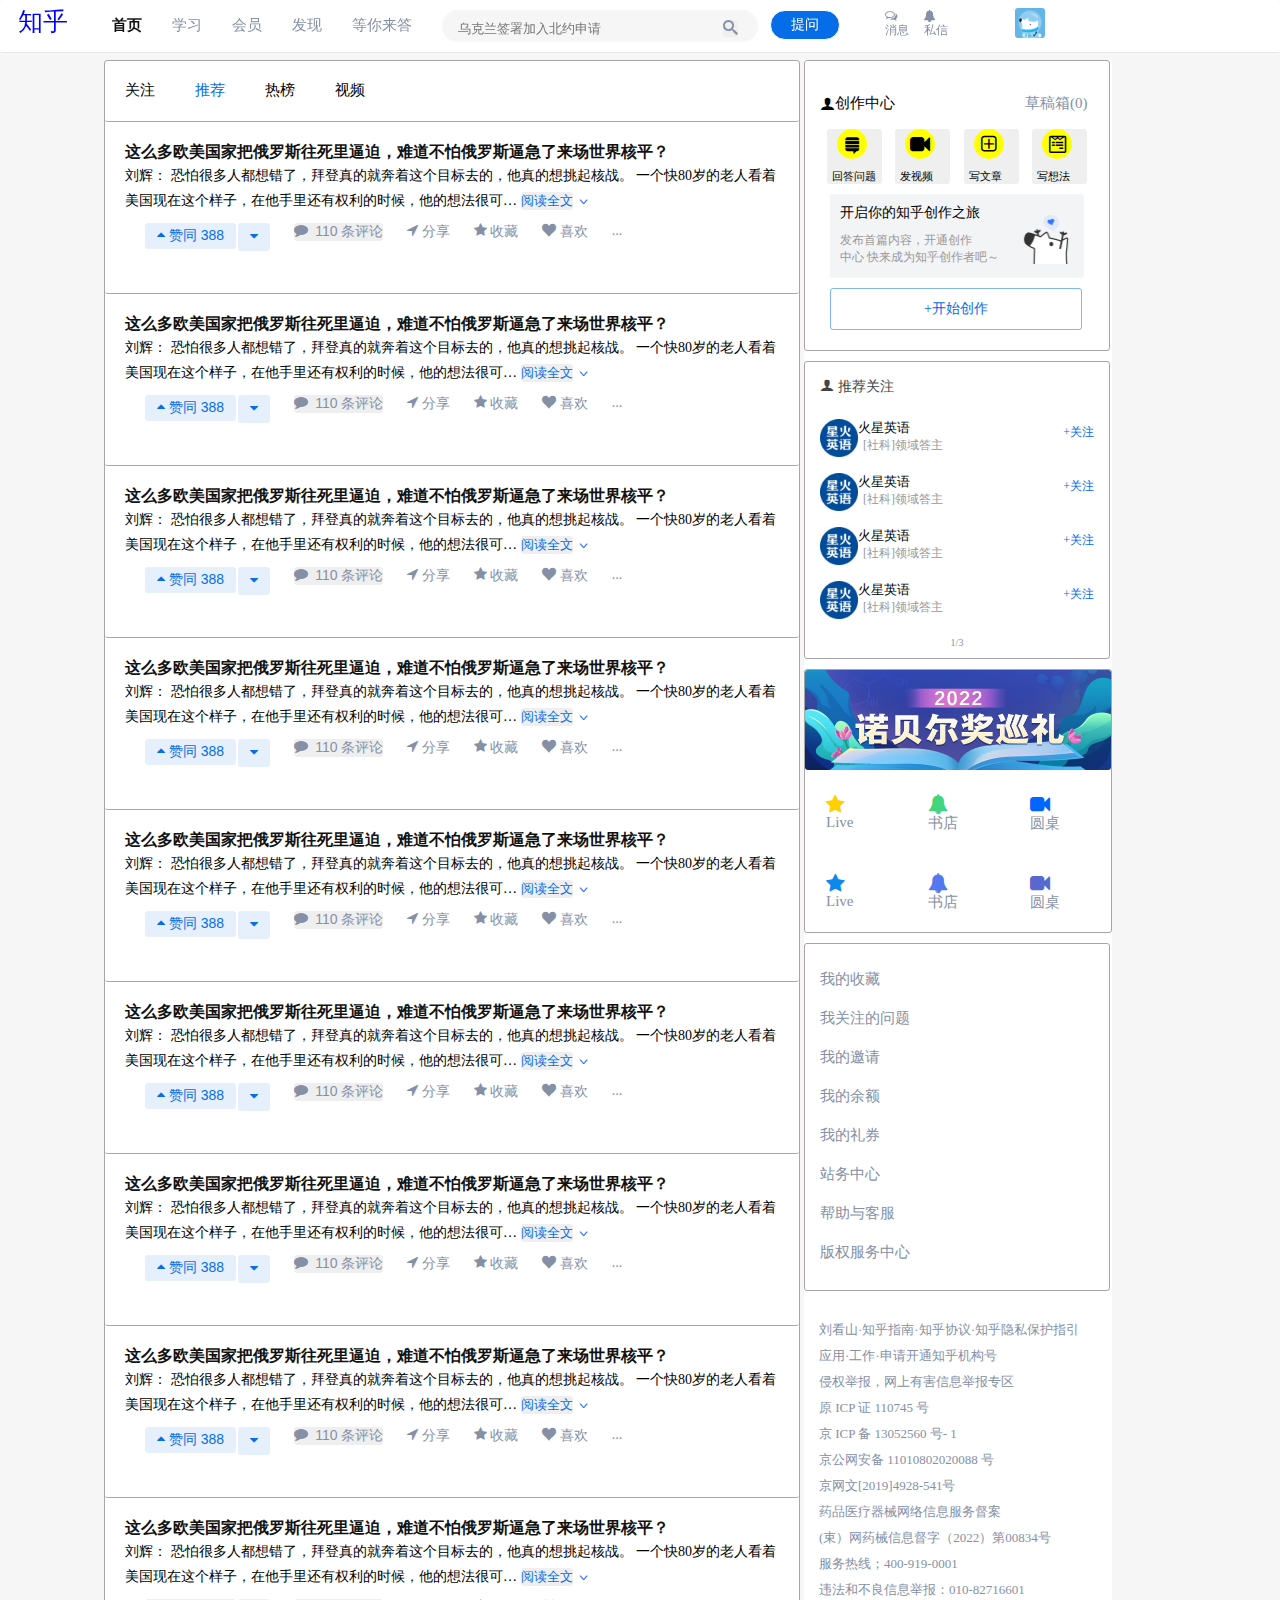
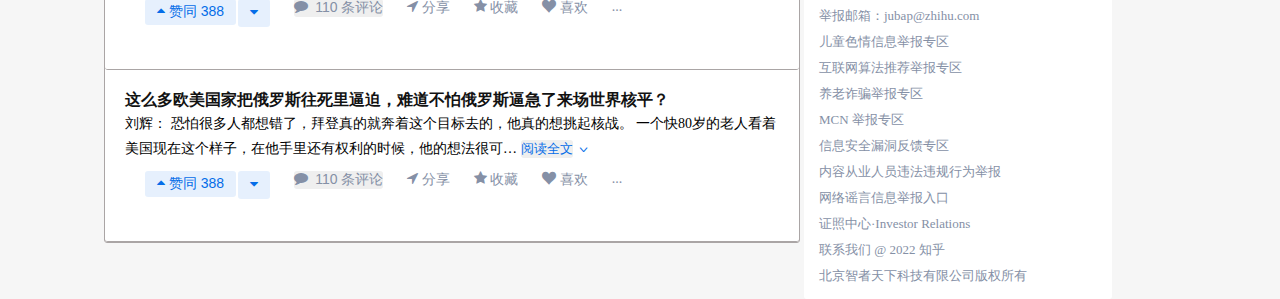
==== commit b1ae82b1: "提交" ====
--- a/index.html
+++ b/index.html
@@ -810,5 +810,25 @@
         <span><a href="./signin.html">退出</a></span>
     </div>
   </div>
+  <header class="appHeader2">
+    <div>
+        <a href="./index.html" aria-label="知乎" class="title">
+          知乎
+        </a>
+        <ul class="banner">
+        <li><a>关注</a></li>
+        <li class="current"><a>推荐</a></li>
+        <li><a>热榜</a></li>
+        <li><a>视频</a></li>
+        </ul>
+        <div class="input">
+            <input type="text" placeholder="搜索你感兴趣的内容..." class="search"> 
+            <button type="button"><i class="icon-search" class="i_search"></i></button>
+            
+        </div>
+        <div>
+            <button aria-label="搜索" type="button" class="question"><span>提问</span></button>
+        </div>
+  </header>
 </body>
 </html>--- a/fonts/style.css
+++ b/fonts/style.css
@@ -1,10 +1,10 @@
 @font-face {
   font-family: 'icomoon';
-  src:  url('fonts/icomoon.eot?wojcgm');
-  src:  url('fonts/icomoon.eot?wojcgm#iefix') format('embedded-opentype'),
-    url('fonts/icomoon.ttf?wojcgm') format('truetype'),
-    url('fonts/icomoon.woff?wojcgm') format('woff'),
-    url('fonts/icomoon.svg?wojcgm#icomoon') format('svg');
+  src:  url('fonts/icomoon.eot?7551j9');
+  src:  url('fonts/icomoon.eot?7551j9#iefix') format('embedded-opentype'),
+    url('fonts/icomoon.ttf?7551j9') format('truetype'),
+    url('fonts/icomoon.woff?7551j9') format('woff'),
+    url('fonts/icomoon.svg?7551j9#icomoon') format('svg');
   font-weight: normal;
   font-style: normal;
   font-display: block;
@@ -83,6 +83,9 @@
 .icon-bell:before {
   content: "\f0f3";
 }
+.icon-angle-right:before {
+  content: "\f105";
+}
 .icon-location-arrow:before {
   content: "\f124";
 }
--- a/css/index.css
+++ b/css/index.css
@@ -1,14 +1,6 @@
 body {
   font-size: 15px;
   background-color: #f6f6f6;
-}
-@font-face {
-  font-family: 'icomoon';
-  src: url('fonts/icomoon.eot?bgu2nq');
-  src: url('fonts/icomoon.eot?bgu2nq#iefix') format('embedded-opentype'), url('fonts/icomoon.ttf?bgu2nq') format('truetype'), url('fonts/icomoon.woff?bgu2nq') format('woff'), url('fonts/icomoon.svg?bgu2nq#icomoon') format('svg');
-  font-weight: normal;
-  font-style: normal;
-  font-display: block;
 }
 * {
   margin: 0;
@@ -28,15 +20,15 @@
   float: left;
 }
 .appHeader {
-  position: absolute;
+  background-color: white;
+  position: fixed;
   top: 0;
   z-index: 100;
+  width: 100%;
   min-width: 1200px;
-  width: 1200px;
   overflow: hidden;
-  background: pink;
-  width: 52px;
-  border-bottom: 1px solid #333;
+  height: 52px;
+  border-bottom: 1px solid #e6e6e6;
 }
 .title {
   float: left;
@@ -146,6 +138,7 @@
 .content {
   position: absolute;
   top: 50px;
+  left: 5%;
   background-color: white;
   margin-top: 10px;
   margin-left: 40px;
--- a/css/modal.css
+++ b/css/modal.css
@@ -130,3 +130,64 @@
   padding: 0 20px;
   font-size: 14px;
 }
+li {
+  list-style-type: none;
+  float: left;
+}
+.appHeader2 {
+  display: none;
+  background-color: white;
+  position: fixed;
+  top: 0;
+  z-index: 100;
+  min-width: 1200px;
+  width: auto;
+  overflow: hidden;
+  width: 52px;
+  border-bottom: 1px solid #e6e6e6;
+}
+.appHeader2 .banner {
+  float: left;
+  padding: 0px 30px;
+}
+.appHeader2 .banner li {
+  padding: 14px 20px;
+  color: #121212;
+  font-size: 15px;
+  line-height: 22px;
+  text-align: center;
+}
+.appHeader2 .banner li :hover {
+  color: #444;
+}
+.appHeader2 .banner .current {
+  color: #056de8;
+}
+.appHeader2 .input {
+  float: left;
+  width: 340px;
+  height: 32px;
+  background-color: #f6f6f6;
+  margin-left: 120px;
+  border-radius: 999px;
+  margin-top: 10px;
+}
+.appHeader2 .input i {
+  font-size: 15px;
+  color: #8590a6;
+}
+.appHeader2 .input .search {
+  margin-top: 8px;
+  line-height: 22px;
+  display: inline-block;
+  vertical-align: middle;
+  border: none;
+  outline: none;
+  background-color: #f6f6f6;
+}
+.appHeader2 .input button {
+  margin-top: 10px;
+  float: right;
+  margin-right: 20px;
+  border: none;
+}
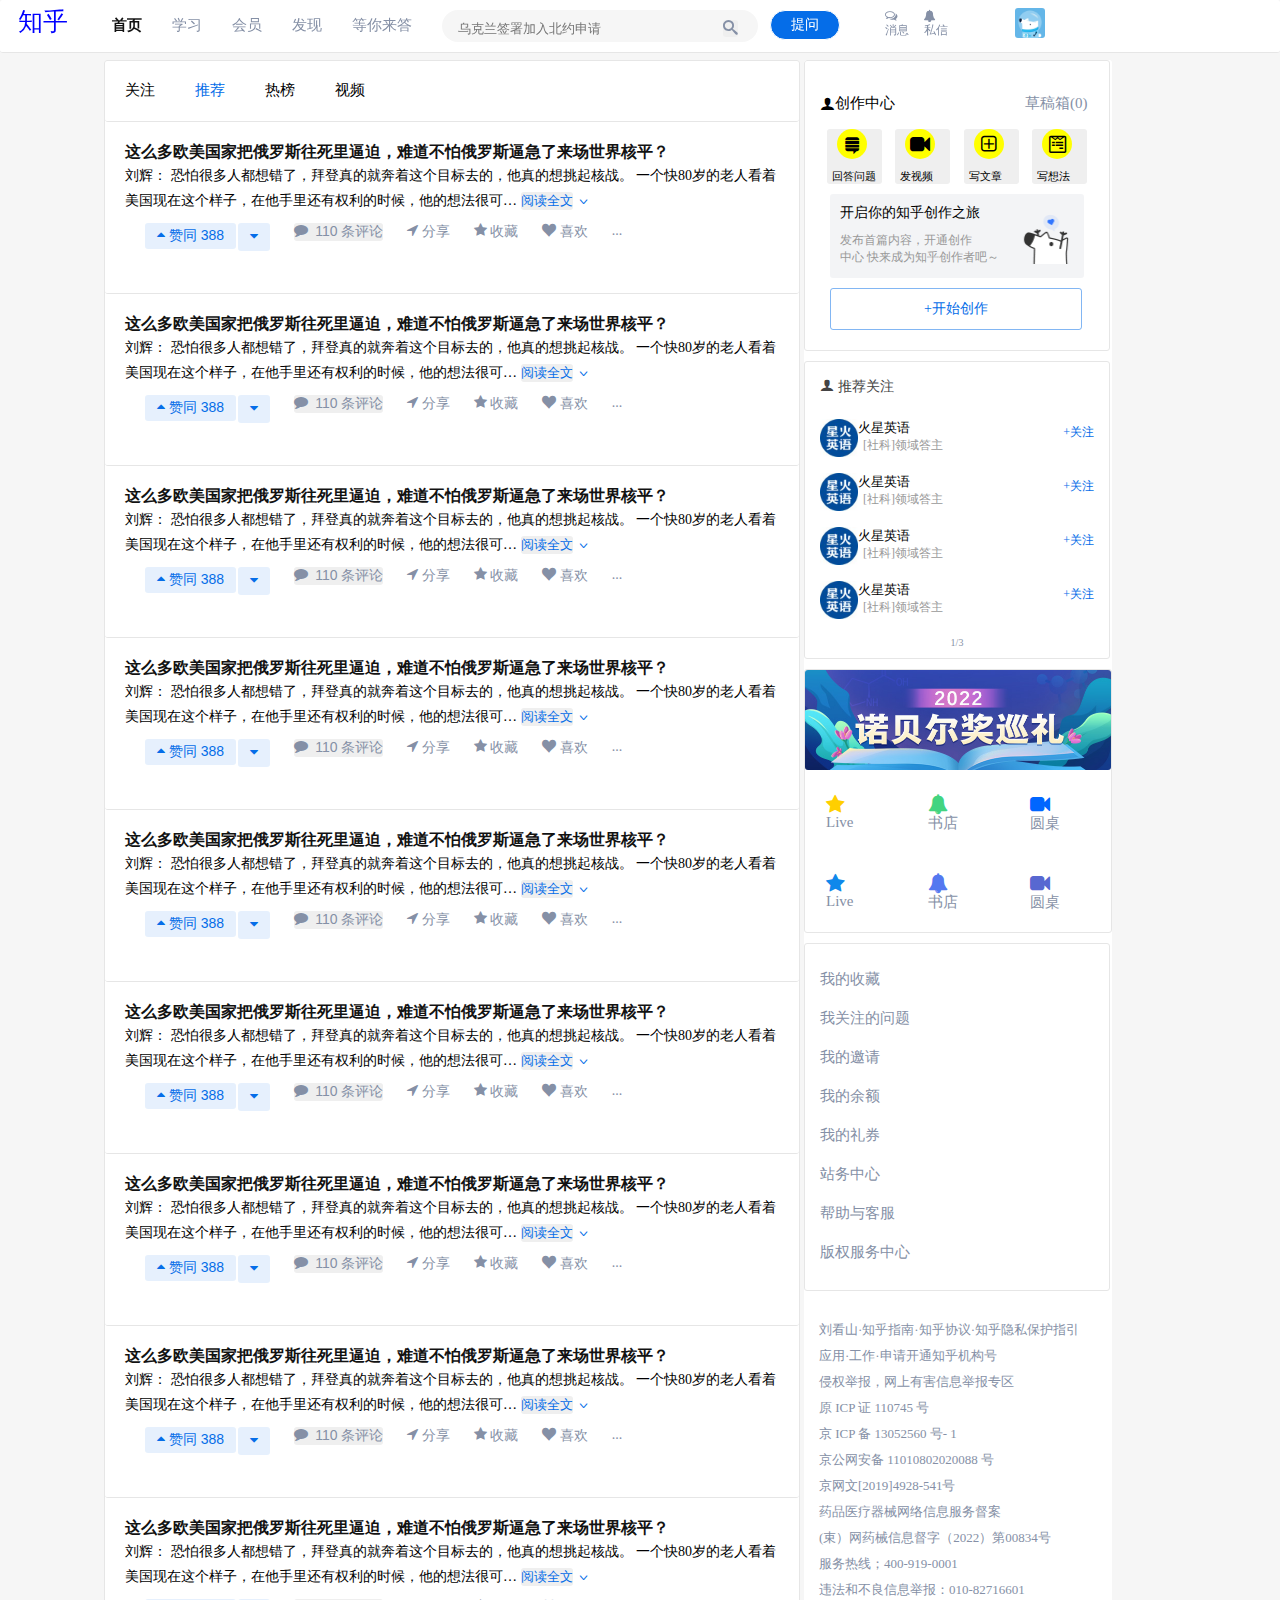
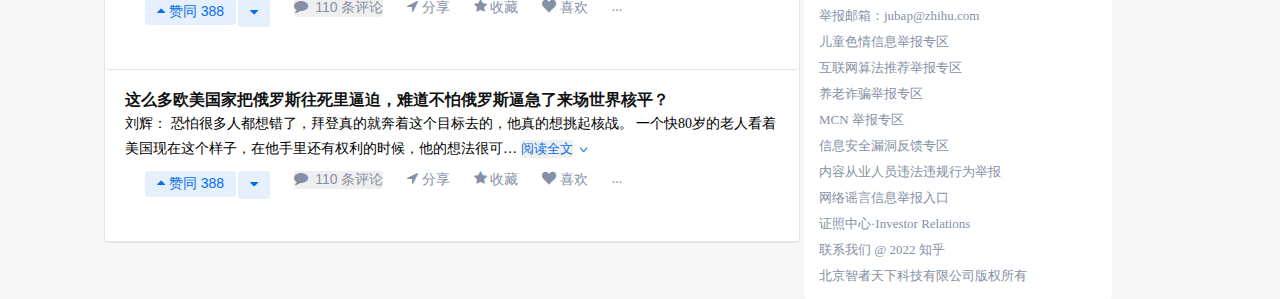
==== commit 2390c884: "提交" ====
--- a/index.html
+++ b/index.html
@@ -22,7 +22,7 @@
             <ul class="banner">
             <li class="current"><a>首页</a></li>
             <li><a>学习</a></li>
-            <li><a>会员</a></li>
+            <li><a href="./huiyuan.html">会员</a></li>
             <li><a>发现</a></li>
             <li><a>等你来答</a></li>
             </ul>
@@ -72,6 +72,7 @@
                 <a>
                     刘辉： 恐怕很多人都想错了，拜登真的就奔着这个目标去的，他真的想挑起核战。 一个快80岁的老人看着美国现在这个样子，在他手里还有权利的时候，他的想法很可…
                 </a>
+                <!-- 下边栏 -->
                 <button>阅读全文</button>
                 <span class="icon-ctrl"></span>
                </div>
@@ -607,8 +608,8 @@
                     <span class="item2">发视频</span>
                 </button>
                 <button type="button" class="but">
-                    <span class="icon-plus-square-o item1"></span>
-                    <span class="item2">写文章</span>
+                    <a href="./write.html"> <span class="icon-plus-square-o item1"></span>
+                    <span class="item2">写文章</span></a>
                 </button>
                 <button type="button" class="but">
                     <span class="icon-wpforms item1"></span>
--- a/css/index.css
+++ b/css/index.css
@@ -146,13 +146,13 @@
 .main {
   width: 694px;
   float: left;
-  border: 1px solid #aaa5a5;
+  border: 1px solid #e6e6e6;
   height: 100%;
 }
 .main .main-tabs {
   position: relative;
   height: 60px;
-  border-bottom: 1px solid #aaa5a5;
+  border-bottom: 1px solid #e6e6e6;
 }
 .main .main-tabs li {
   display: block;
@@ -167,7 +167,7 @@
 }
 .main-content .page {
   padding: 20px;
-  border-bottom: 1px solid #aaa5a5;
+  border-bottom: 1px solid #e6e6e6;
 }
 .main-content .page .page-title {
   font-size: 16px;
@@ -240,7 +240,7 @@
 }
 .right-tab .creator {
   width: 274px;
-  border: 1px solid #aaa5a5;
+  border: 1px solid #e6e6e6;
   padding: 16px 15px 10px;
 }
 .right-tab .creator .hang1 {
@@ -311,7 +311,7 @@
 .right-tab .recommend {
   margin-top: 10px;
   width: 274px;
-  border: 1px solid #aaa5a5;
+  border: 1px solid #e6e6e6;
   padding: 16px 15px 10px;
 }
 .right-tab .recommend .re-item1 {
@@ -366,7 +366,7 @@
 .right-tab .labs {
   margin-top: 10px;
   width: 306px;
-  border: 1px solid #aaa5a5;
+  border: 1px solid #e6e6e6;
 }
 .right-tab .labs .labs-item1 {
   display: flex;
@@ -407,7 +407,7 @@
 .right-tab .center {
   margin-top: 10px;
   width: 274px;
-  border: 1px solid #aaa5a5;
+  border: 1px solid #e6e6e6;
   padding: 16px 15px 10px;
   height: 320px;
 }
